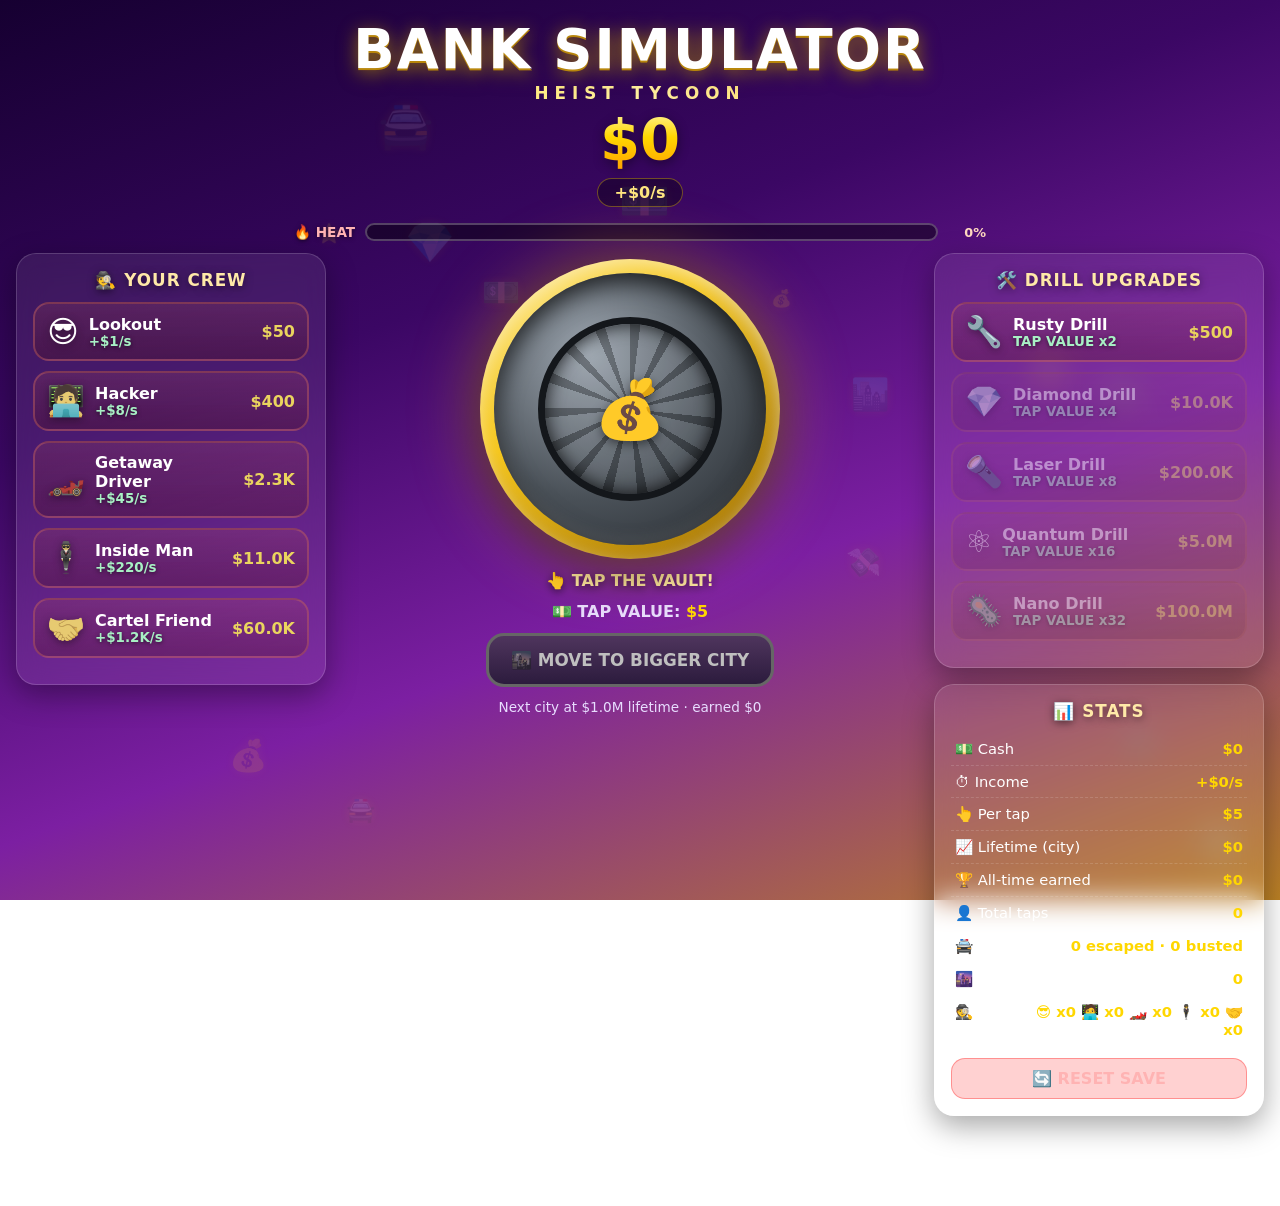
==== bank-simulator/index.html @ cd60b2ea "v0.1 VIRAL ARCADE: 3 games live, mobile-ready - cryptfall: procedural roguelike — dungeon gen, synth" ====
<!DOCTYPE html>
<html lang="en">
<head>
  <meta charset="UTF-8">
  <meta name="viewport" content="width=device-width, initial-scale=1, maximum-scale=1, user-scalable=no">
  <meta name="theme-color" content="#3b0764">
  <title>BANK SIMULATOR — Heist Tycoon</title>
  <link rel="icon" href="data:image/svg+xml,<svg xmlns='http://www.w3.org/2000/svg' viewBox='0 0 100 100'><text y='.9em' font-size='90'>💰</text></svg>">
  <link rel="stylesheet" href="css/style.css">
</head>
<body>
  <!-- drifting background emojis (built by js) -->
  <div id="bg-emoji-layer" aria-hidden="true"></div>

  <header id="hud">
    <h1 class="game-title">BANK SIMULATOR</h1>
    <div class="game-subtitle">Heist Tycoon</div>
    <div id="cash-counter" class="cash-counter">$0</div>
    <div id="cps-chip" class="cps-chip">+$0/s</div>
  </header>

  <!-- heat / tension bar -->
  <div id="heat-wrap">
    <span class="heat-label">🔥 HEAT</span>
    <div id="heat-bar"><div id="heat-fill"></div></div>
    <span id="heat-pct">0%</span>
  </div>

  <main id="layout">
    <!-- crew: passive income -->
    <section id="crew-panel" class="glass panel">
      <h2 class="panel-title">🕵️ YOUR CREW</h2>
      <div id="crew-list"></div>
    </section>

    <!-- the vault: core tap loop -->
    <section id="vault-area">
      <div id="vault" role="button" tabindex="0" aria-label="Tap the vault to earn cash">
        <div class="vault-door">
          <div class="vault-dial"></div>
          <div class="vault-center">💰</div>
        </div>
      </div>
      <div id="tap-hint">👆 TAP THE VAULT!</div>
      <div id="tap-value-label">💵 TAP VALUE: <b id="tap-value">$5</b></div>
      <button id="prestige-btn" class="prestige-btn" type="button" disabled>🌆 MOVE TO BIGGER CITY</button>
      <div id="prestige-hint" class="prestige-hint"></div>
    </section>

    <!-- upgrades + stats -->
    <section id="right-col">
      <div id="drill-panel" class="glass panel">
        <h2 class="panel-title">🛠️ DRILL UPGRADES</h2>
        <div id="drill-list"></div>
      </div>
      <div id="stats-panel" class="glass panel">
        <h2 class="panel-title">📊 STATS</h2>
        <div id="stats-list"></div>
        <button id="reset-btn" class="reset-btn" type="button">🔄 RESET SAVE</button>
      </div>
    </section>
  </main>

  <!-- money particles + floating +$ text layer -->
  <div id="fx-layer" aria-hidden="true"></div>

  <!-- achievement toasts (bottom-left) -->
  <div id="toast-container" aria-live="polite"></div>

  <!-- RAID modal -->
  <div id="raid-modal" class="modal raid hidden">
    <div class="modal-card">
      <h2 class="raid-title">🚔 COPS INCOMING!</h2>
      <p class="raid-sub">TAP TO ESCAPE!</p>
      <div id="escape-bar"><div id="escape-fill"></div></div>
      <div id="raid-timer" class="raid-timer">5.0s</div>
    </div>
  </div>

  <!-- offline earnings modal -->
  <div id="offline-modal" class="modal hidden">
    <div class="modal-card">
      <h2>WHILE YOU WERE GONE 💤</h2>
      <p id="offline-amount" class="offline-amount">+$0</p>
      <button id="offline-close" class="big-btn" type="button">NICE! 🤑</button>
    </div>
  </div>

  <!-- loot chest modal -->
  <div id="loot-modal" class="modal hidden">
    <div class="modal-card">
      <h2>📦 LOOT CHEST!</h2>
      <p id="loot-amount" class="offline-amount">+$0</p>
      <button id="loot-close" class="big-btn" type="button">SWEET! 🎉</button>
    </div>
  </div>

  <!-- fullscreen celebration flash -->
  <div id="flash" aria-hidden="true"></div>

  <script src="js/game.js"></script>
</body>
</html>
---- bank-simulator/css/style.css ----
/* ============================================================
   BANK SIMULATOR — Heist Tycoon
   Fake-game-ad aesthetic: purple→gold gradient, glassmorphism,
   huge bouncy buttons, emoji everywhere, keyframe juice.
   No assets, no dependencies.
   ============================================================ */

* { margin: 0; padding: 0; box-sizing: border-box; }

html {
  height: 100%;
  -webkit-user-select: none;
  user-select: none;
  -webkit-tap-highlight-color: transparent;
}

body {
  min-height: 100vh;
  font-family: "Segoe UI", system-ui, -apple-system, Roboto, "Helvetica Neue", Arial, "Apple Color Emoji", "Segoe UI Emoji", sans-serif;
  background: linear-gradient(160deg, #160031 0%, #3b0764 34%, #7c1fa2 62%, #c9960a 108%);
  background-attachment: fixed;
  color: #fff;
  overflow-x: hidden;
  user-select: none;
  -webkit-user-select: none;
  -webkit-tap-highlight-color: transparent;
  touch-action: manipulation;
}

/* ---------- mobile/touch: kill the 300ms tap delay + double-tap zoom on
   every interactive element (vault, buttons, modals) ---------- */
button,
#vault,
.modal {
  touch-action: manipulation;
}

/* ---------- drifting background emojis ---------- */
#bg-emoji-layer { position: fixed; inset: 0; overflow: hidden; pointer-events: none; z-index: 0; }
#bg-emoji-layer span {
  position: absolute; opacity: .13;
  filter: drop-shadow(0 0 6px rgba(255, 215, 0, .45));
  animation: drift 12s ease-in-out infinite alternate;
}
@keyframes drift {
  from { transform: translateY(0) rotate(-8deg); }
  to   { transform: translateY(-110px) rotate(10deg); }
}

/* ---------- glassmorphism ---------- */
.glass {
  background: rgba(255, 255, 255, .08);
  border: 1px solid rgba(255, 255, 255, .16);
  border-radius: 20px;
  backdrop-filter: blur(14px);
  -webkit-backdrop-filter: blur(14px);
  box-shadow: 0 10px 30px rgba(0, 0, 0, .35);
}

/* ---------- header / cash counter ---------- */
#hud { position: relative; z-index: 2; text-align: center; padding: 18px 12px 4px; }
.game-title {
  font-size: clamp(2rem, 6vw, 3.4rem); font-weight: 900; letter-spacing: 2px; text-transform: uppercase;
  text-shadow: 0 2px 0 #b8860b, 0 4px 18px rgba(255, 200, 0, .55), 0 6px 22px rgba(0, 0, 0, .4);
}
.game-subtitle {
  margin-top: 2px; font-weight: 800; letter-spacing: 6px; text-transform: uppercase;
  font-size: clamp(.75rem, 2.4vw, 1.05rem);
  background: linear-gradient(90deg, #ffd700, #ffef9e, #ffb300);
  -webkit-background-clip: text; background-clip: text; color: transparent;
}
.cash-counter {
  margin-top: 4px; font-weight: 900; font-size: clamp(2.4rem, 8vw, 3.6rem);
  background: linear-gradient(180deg, #fff7ae, #ffd700 45%, #ff9d00);
  -webkit-background-clip: text; background-clip: text; color: transparent;
  filter: drop-shadow(0 3px 6px rgba(0, 0, 0, .45));
}
.cash-counter.pop { animation: pop .18s ease; }
@keyframes pop { 50% { transform: scale(1.16); } }
.cps-chip {
  display: inline-block; margin-top: 4px; padding: 4px 16px; border-radius: 999px;
  background: rgba(0, 0, 0, .35); border: 1px solid rgba(255, 215, 0, .35);
  font-weight: 700; color: #ffe680;
}

/* ---------- heat bar ---------- */
#heat-wrap {
  position: relative; z-index: 2; display: flex; align-items: center; gap: 10px;
  max-width: 720px; margin: 12px auto 2px; padding: 0 14px; font-weight: 800;
}
.heat-label { font-size: .85rem; color: #ffb3b3; text-shadow: 0 1px 4px rgba(0, 0, 0, .6); }
#heat-pct { font-size: .8rem; color: #ffd9c0; min-width: 38px; text-align: right; }
#heat-bar {
  flex: 1; height: 18px; border-radius: 999px; background: rgba(0, 0, 0, .45);
  border: 2px solid rgba(255, 255, 255, .25); overflow: hidden;
}
#heat-fill {
  height: 100%; width: 0%; border-radius: 999px;
  background: linear-gradient(90deg, #ffd500, #ff6a00);
  transition: width .15s linear;
}
#heat-bar.danger { border-color: #ff2d2d; animation: dangerPulse .5s infinite; }
@keyframes dangerPulse { 50% { box-shadow: 0 0 18px 4px rgba(255, 0, 0, .65); } }

/* ---------- layout ---------- */
#layout {
  position: relative; z-index: 2; max-width: 1280px; margin: 0 auto;
  padding: 10px 16px 90px;
  display: grid; grid-template-columns: minmax(250px, 310px) minmax(320px, 1fr) minmax(250px, 330px);
  gap: 16px; align-items: start;
}
#right-col { display: flex; flex-direction: column; gap: 16px; }
@media (max-width: 1020px) {
  #layout { grid-template-columns: 1fr; max-width: 560px; }
  #vault-area { order: -1; }
}

.panel { padding: 16px; }
.panel-title {
  font-size: 1.05rem; font-weight: 900; letter-spacing: 1px; margin-bottom: 12px;
  text-align: center; color: #ffe9a8; text-shadow: 0 2px 8px rgba(0, 0, 0, .5);
}

/* ---------- big bouncy buy buttons (crew + drills) ---------- */
.crew-btn {
  display: flex; align-items: center; gap: 10px; width: 100%; margin-bottom: 10px;
  padding: 10px 12px; border-radius: 16px; color: #fff; font: inherit; cursor: pointer;
  border: 2px solid rgba(255, 255, 255, .22);
  background: linear-gradient(180deg, rgba(255, 255, 255, .16), rgba(255, 255, 255, .05));
  transition: transform .16s cubic-bezier(.34, 1.56, .64, 1), filter .15s, border-color .15s;
}
.crew-btn:hover:not(:disabled) { transform: translateY(-2px) scale(1.02); border-color: #ffd700; }
.crew-btn:active:not(:disabled) { transform: scale(.93); }
.crew-btn:disabled {
  background: linear-gradient(180deg, rgba(255, 60, 60, .18), rgba(120, 0, 0, .28));
  border-color: rgba(255, 80, 80, .45); cursor: not-allowed; filter: saturate(.55);
}
.crew-btn.bought { animation: boughtPop .3s cubic-bezier(.34, 1.56, .64, 1); }
@keyframes boughtPop { 40% { transform: scale(1.06); border-color: #2ecc71; } }
.c-emoji { font-size: 1.9rem; filter: drop-shadow(0 2px 4px rgba(0, 0, 0, .4)); }
.c-info { flex: 1; text-align: left; }
.c-name { display: block; font-weight: 900; font-size: 1rem; }
.c-income { display: block; color: #7dffb0; font-weight: 800; font-size: .84rem; text-shadow: 0 1px 4px rgba(0, 0, 0, .6); }
.c-right { text-align: right; }
.c-cost { display: block; font-weight: 900; color: #ffd700; }
.c-owned { display: block; font-size: .78rem; color: #c7b6ff; font-weight: 800; }

/* drill states: owned = green, locked (out of order) = dimmed */
.drill-btn.owned {
  border-color: #2ecc71; cursor: default;
  background: linear-gradient(180deg, rgba(46, 204, 113, .22), rgba(16, 110, 60, .16));
}
.drill-btn.owned .c-cost { color: #7dffb0; }
.drill-btn.locked { opacity: .45; filter: grayscale(.55); }

/* ---------- the vault ---------- */
#vault-area { display: flex; flex-direction: column; align-items: center; gap: 12px; padding-top: 6px; }
#vault {
  position: relative; width: min(300px, 72vw); height: min(300px, 72vw); aspect-ratio: 1 / 1;
  border-radius: 50%; border: none; padding: 14px; cursor: pointer;
  background: radial-gradient(circle at 32% 28%, #ffe98a, #f5c518 45%, #8a5a00 95%);
  box-shadow: 0 0 70px rgba(255, 196, 0, .4), 0 14px 40px rgba(0, 0, 0, .5), inset 0 6px 18px rgba(255, 255, 255, .55);
  display: flex; align-items: center; justify-content: center;
  animation: idleWobble 3.2s ease-in-out infinite;
  outline: none;
}
#vault:focus-visible { box-shadow: 0 0 0 4px #ffd700, 0 0 70px rgba(255, 196, 0, .4); }
@keyframes idleWobble {
  0%, 100% { transform: rotate(-1.6deg) scale(1); }
  50%      { transform: rotate(1.6deg) scale(1.025); }
}
#vault.shake { animation: shakeTap .18s ease; }
@keyframes shakeTap {
  0%   { transform: translate(-6px, 2px) rotate(-2deg); }
  25%  { transform: translate(6px, -2px) rotate(2deg); }
  50%  { transform: translate(-5px, -1px) rotate(-1.5deg); }
  75%  { transform: translate(5px, 1px) rotate(1.5deg); }
  100% { transform: none; }
}
.vault-door {
  position: relative; width: 100%; height: 100%; border-radius: 50%;
  background: radial-gradient(circle at 35% 30%, #9aa3ad, #4a5158 55%, #22262b 100%);
  box-shadow: inset 0 8px 24px rgba(0, 0, 0, .75), inset 0 -6px 14px rgba(255, 255, 255, .15);
  display: flex; align-items: center; justify-content: center;
}
.vault-dial {
  position: absolute; inset: 16%; border-radius: 50%;
  background: repeating-conic-gradient(rgba(0, 0, 0, .28) 0deg 7deg, rgba(255, 255, 255, .06) 7deg 24deg);
  border: 7px solid #14171b; box-shadow: inset 0 0 18px rgba(0, 0, 0, .8);
}
.vault-center {
  position: relative; z-index: 1; font-size: clamp(2.6rem, 10vw, 3.6rem);
  filter: drop-shadow(0 3px 6px rgba(0, 0, 0, .55));
}
#tap-hint {
  font-weight: 900; color: #ffe9a8; text-shadow: 0 2px 8px rgba(0, 0, 0, .6);
  animation: bounceHint 1.1s ease-in-out infinite;
}
@keyframes bounceHint { 50% { transform: translateY(-8px) scale(1.06); } }
#tap-value-label { font-weight: 800; color: #e8ddff; }
#tap-value-label b { color: #ffd700; }

/* ---------- prestige ---------- */
.prestige-btn {
  font: inherit; font-weight: 900; font-size: 1.05rem; padding: 14px 22px; color: #fff;
  border-radius: 18px; border: 3px solid #ffd700; cursor: pointer;
  background: linear-gradient(180deg, #a02ce0, #5b12a8);
  box-shadow: 0 8px 24px rgba(160, 44, 224, .45);
  transition: transform .16s cubic-bezier(.34, 1.56, .64, 1);
}
.prestige-btn:not(:disabled) { animation: prestigeGlow 1.4s ease-in-out infinite; }
@keyframes prestigeGlow {
  50% { box-shadow: 0 0 30px rgba(255, 215, 0, .9), 0 8px 24px rgba(160, 44, 224, .5); transform: scale(1.04); }
}
.prestige-btn:active:not(:disabled) { transform: scale(.92); }
.prestige-btn:disabled { filter: grayscale(.7) brightness(.75); cursor: not-allowed; border-color: #888; box-shadow: none; }
.prestige-hint { font-size: .85rem; color: #e8ddff; text-align: center; max-width: 340px; }

/* ---------- stats + reset ---------- */
.stat-row {
  display: flex; justify-content: space-between; gap: 8px; padding: 7px 4px;
  border-bottom: 1px dashed rgba(255, 255, 255, .14); font-size: .92rem;
}
.stat-row b { color: #ffd700; text-align: right; }
.reset-btn {
  margin-top: 12px; width: 100%; font: inherit; font-weight: 800; padding: 10px;
  border-radius: 14px; color: #ffb3b3; cursor: pointer;
  background: rgba(255, 0, 0, .18); border: 1px solid rgba(255, 80, 80, .5);
}
.reset-btn:hover { background: rgba(255, 0, 0, .32); }

/* ---------- particle + floating text layer ---------- */
#fx-layer { position: fixed; inset: 0; pointer-events: none; overflow: hidden; z-index: 250; }
.fly-bill { position: absolute; font-size: 1.5rem; will-change: transform, opacity; }
.float-up {
  position: absolute; font-weight: 900; font-size: 1.5rem; color: #ffe45c;
  text-shadow: 0 0 8px rgba(255, 200, 0, .8), 0 2px 4px rgba(0, 0, 0, .7);
  transform: translate(-50%, -50%);
  animation: floatUp .95s ease-out forwards;
}
@keyframes floatUp {
  0%   { opacity: 0; transform: translate(-50%, -30%) scale(.6); }
  15%  { opacity: 1; }
  100% { opacity: 0; transform: translate(-50%, -170%) scale(1.5); }
}

/* ---------- toasts (bottom-left) ---------- */
#toast-container {
  position: fixed; left: 14px; bottom: 14px; z-index: 300;
  display: flex; flex-direction: column; gap: 10px; max-width: 320px;
}
.toast {
  background: rgba(20, 10, 40, .92); border: 1px solid rgba(255, 215, 0, .6);
  border-left: 5px solid #ffd700; border-radius: 14px; padding: 12px 16px;
  box-shadow: 0 10px 30px rgba(0, 0, 0, .5);
  animation: toastIn .35s cubic-bezier(.34, 1.56, .64, 1);
}
.toast b { display: block; color: #ffd700; font-size: 1rem; }
.toast span { font-size: .85rem; color: #eee; }
.toast.out { animation: toastOut .3s forwards; }
@keyframes toastIn  { from { transform: translateX(-130%); opacity: 0; } }
@keyframes toastOut { to   { transform: translateX(-130%); opacity: 0; } }

/* ---------- modals ---------- */
.modal {
  position: fixed; inset: 0; z-index: 150; display: flex; align-items: center;
  justify-content: center; padding: 20px; background: rgba(15, 0, 30, .8);
}
.hidden { display: none !important; }
.modal-card {
  background: rgba(30, 12, 56, .92); border: 2px solid rgba(255, 255, 255, .25);
  border-radius: 24px; padding: 36px 44px; text-align: center;
  max-width: min(92vw, 520px); backdrop-filter: blur(12px); -webkit-backdrop-filter: blur(12px);
  box-shadow: 0 20px 60px rgba(0, 0, 0, .6);
}
.modal-card h2 { font-size: clamp(1.6rem, 6vw, 2.6rem); font-weight: 900; margin-bottom: 8px; color: #ffe9a8; }
.offline-amount {
  font-size: clamp(2rem, 8vw, 3rem); font-weight: 900; color: #7dffb0;
  margin: 10px 0 22px; text-shadow: 0 3px 10px rgba(0, 0, 0, .5);
}
.big-btn {
  font: inherit; font-weight: 900; font-size: 1.2rem; padding: 14px 30px; cursor: pointer;
  border-radius: 18px; border: 3px solid #ffd700; color: #3b2200;
  background: linear-gradient(180deg, #ffd700, #ff9d00);
  box-shadow: 0 8px 24px rgba(255, 180, 0, .4);
  transition: transform .15s cubic-bezier(.34, 1.56, .64, 1);
}
.big-btn:active { transform: scale(.9); }

/* raid: fullscreen red flash */
#raid-modal { background: rgba(150, 0, 0, .9); z-index: 200; animation: raidFlash .4s linear infinite; }
@keyframes raidFlash {
  0%, 100% { background: rgba(150, 0, 0, .9); }
  50%      { background: rgba(255, 30, 30, .82); }
}
#raid-modal .modal-card { border-color: #ff2d2d; box-shadow: 0 0 60px rgba(255, 0, 0, .8); }
.raid-title { color: #fff !important; text-shadow: 0 0 18px #ff2020, 0 4px 10px #500; animation: panic .25s infinite; }
@keyframes panic {
  0%, 100% { transform: rotate(-2.5deg) scale(1); }
  50%      { transform: rotate(2.5deg) scale(1.06); }
}
.raid-sub { font-size: 1.4rem; font-weight: 900; margin: 6px 0 18px; }
#escape-bar {
  height: 30px; border: 3px solid #fff; border-radius: 999px;
  background: rgba(0, 0, 0, .5); overflow: hidden; margin-bottom: 12px;
}
#escape-fill {
  height: 100%; width: 0%;
  background: linear-gradient(90deg, #00e676, #ffd700);
  transition: width .08s linear;
}
.raid-timer { font-weight: 900; font-size: 1.2rem; }

/* ---------- fullscreen flash (prestige / bust) ---------- */
#flash { position: fixed; inset: 0; z-index: 340; pointer-events: none; opacity: 0; }
#flash.gold { background: radial-gradient(circle, rgba(255, 215, 0, .8), rgba(255, 215, 0, 0) 70%); }
#flash.fail { background: radial-gradient(circle, rgba(255, 30, 30, .8), rgba(255, 30, 30, 0) 70%); }
#flash.on { animation: flashPop .7s ease-out forwards; }
@keyframes flashPop { 0% { opacity: 0; } 20% { opacity: 1; } 100% { opacity: 0; } }

/* ---------- motion accessibility ---------- */
@media (prefers-reduced-motion: reduce) {
  *, *::before, *::after { animation-duration: .001s !important; animation-iteration-count: 1 !important; }
}

/* ---------- mobile / touch pass (<600px, fits a 390px viewport) ---------- */
@media (max-width: 600px) {
  #hud { padding: 10px 8px 2px; }
  .game-title { font-size: clamp(1.5rem, 8vw, 2.2rem); letter-spacing: 1px; }
  .cash-counter { font-size: clamp(1.9rem, 9vw, 2.6rem); }
  .cps-chip { margin-top: 2px; padding: 3px 12px; font-size: .8rem; }
  #heat-wrap { margin-top: 8px; padding: 0 8px; gap: 6px; }
  #layout { padding: 8px 10px 44px; gap: 12px; }
  .panel { padding: 12px; }
  .panel-title { font-size: .95rem; margin-bottom: 8px; }
  /* every tappable row/button stays a ≥48px touch target */
  .crew-btn { min-height: 48px; margin-bottom: 8px; padding: 8px 10px; }
  .c-emoji { font-size: 1.6rem; }
  .c-name { font-size: .95rem; }
  .c-income { font-size: .78rem; }
  .c-cost { font-size: .95rem; }
  .prestige-btn { min-height: 48px; width: 100%; font-size: .95rem; padding: 12px 16px; }
  .reset-btn { min-height: 48px; }
  .big-btn { min-height: 48px; }
  #vault { width: min(240px, 64vw); height: min(240px, 64vw); }
  .vault-center { font-size: clamp(2.2rem, 9vw, 3rem); }
  #tap-hint { font-size: .95rem; }
  .modal-card { padding: 22px 18px; }
  #toast-container { max-width: calc(100vw - 28px); }
}
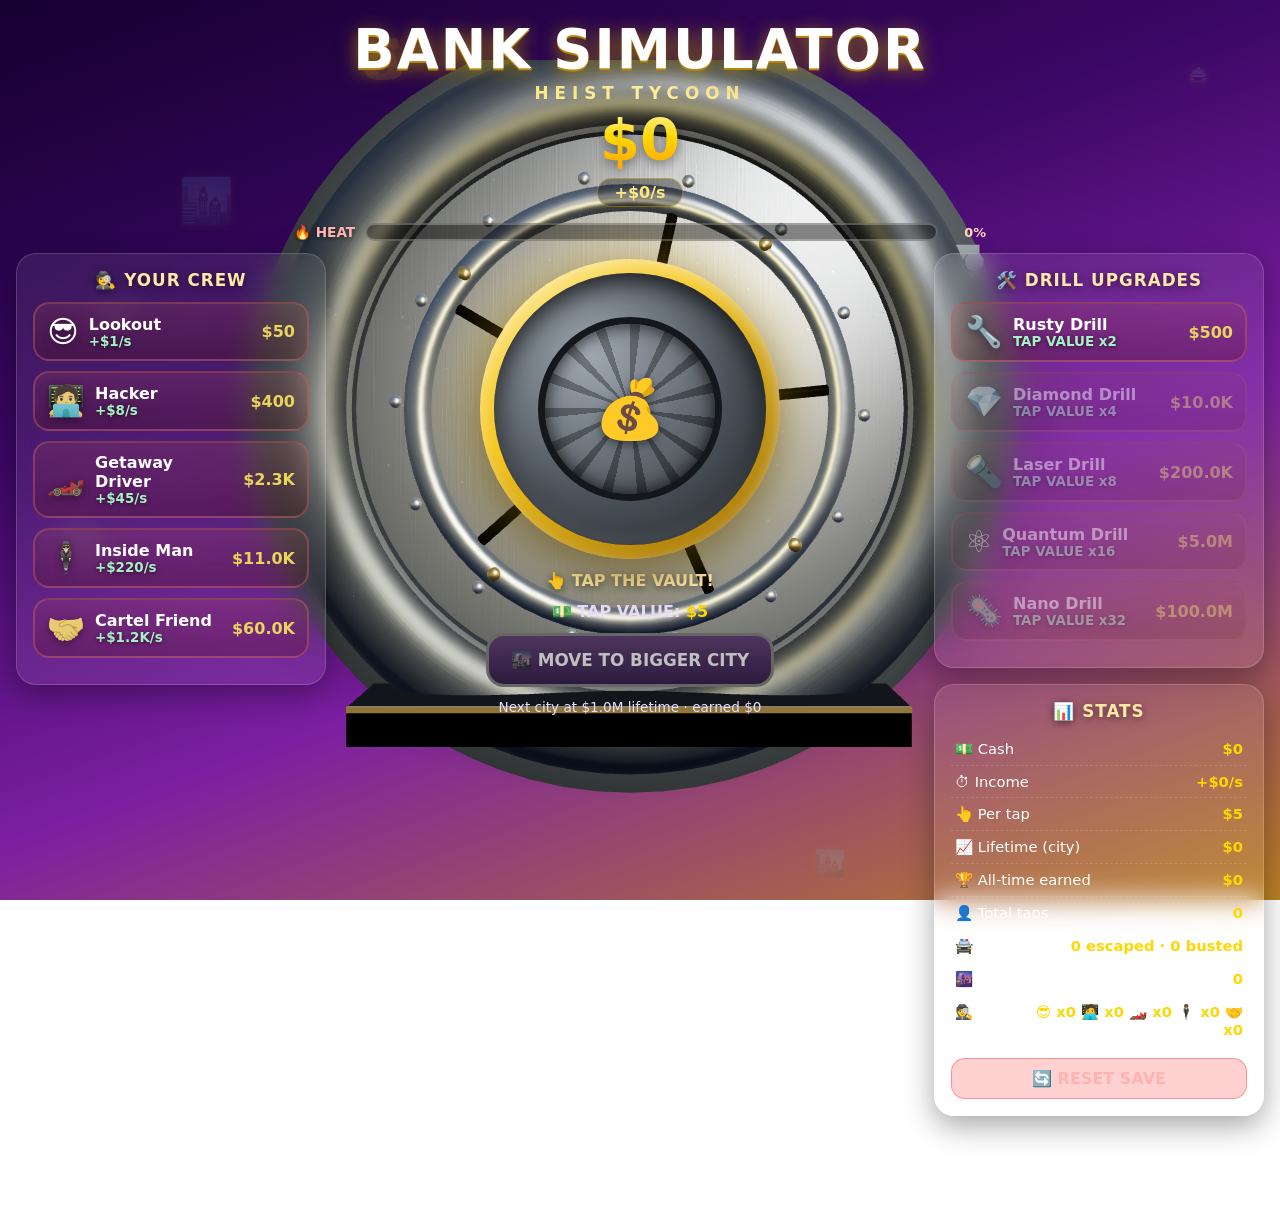
==== commit 61cc3ab8: "v0.3 WAVE: CRYPTFALL full 3D + Bank vault 3D + 8 dopamine modules - cryptfall: three.js renderer swa" ====
--- a/bank-simulator/index.html
+++ b/bank-simulator/index.html
@@ -11,6 +11,9 @@
 <body>
   <!-- drifting background emojis (built by js) -->
   <div id="bg-emoji-layer" aria-hidden="true"></div>
+
+  <!-- 3D vault stage (three.js) — pointer-events: none, taps stay on #vault -->
+  <canvas id="vault3d" aria-hidden="true"></canvas>
 
   <header id="hud">
     <h1 class="game-title">BANK SIMULATOR</h1>
@@ -98,6 +101,11 @@
   <!-- fullscreen celebration flash -->
   <div id="flash" aria-hidden="true"></div>
 
+  <!-- 3D vault stage: three.js core, then shared mobile controls, then the
+       DOM game (whose tap router is THE input path), then the 3D scene layer -->
+  <script src="../shared/vendor/three.min.js"></script>
+  <script src="../shared/mobile-controls.js"></script>
   <script src="js/game.js"></script>
+  <script src="js/vault3d.js"></script>
 </body>
 </html>
--- a/bank-simulator/css/style.css
+++ b/bank-simulator/css/style.css
@@ -348,3 +348,51 @@
   .modal-card { padding: 22px 18px; }
   #toast-container { max-width: calc(100vw - 28px); }
 }
+
+/* ============================================================
+   3D VAULT STAGE (three.js canvas — js/vault3d.js)
+   Sits behind/around the DOM UI: large + centered on desktop,
+   fills the top half above the buttons on mobile. It never
+   intercepts pointers — the DOM #vault hit area stays THE input.
+   ============================================================ */
+#vault3d {
+  position: fixed;
+  left: 50%; top: 50%;
+  width: min(96vw, 1080px);
+  height: min(92vh, 780px);
+  transform: translate(-50%, -50%);
+  z-index: 1;                 /* above the emoji layer (0), below the UI (2) */
+  pointer-events: none;       /* taps pass through to #vault via the tap router */
+  opacity: 0;                 /* fades in when the scene has rendered (js adds .on) */
+  transition: opacity .9s ease;
+}
+#vault3d.on { opacity: 1; }
+#vault3d.off { display: none; } /* no WebGL → the DOM game plays on untouched */
+
+/* raid modal lets the 3D strobes + light bar show through; softer,
+   eased pulse replaces the old hard 2.5/s background flash */
+#raid-modal {
+  background: rgba(120, 8, 12, .62);
+  animation: raidPulse3D 1.4s ease-in-out infinite;
+}
+@keyframes raidPulse3D {
+  0%, 100% { background: rgba(120, 8, 12, .62); }
+  50%      { background: rgba(150, 12, 16, .5); }
+}
+#raid-modal .modal-card { background: rgba(30, 12, 56, .96); }
+
+/* mobile: the 3D vault owns the top half, buttons stay below */
+@media (max-width: 600px) {
+  #vault3d {
+    left: 0; top: 0; transform: none;
+    width: 100vw; height: 52vh;
+  }
+}
+
+/* floating MC buttons (SVG from shared/mobile-controls.js) — inline-positioned
+   by js; only their stacking lives here: above the 3D canvas, below modals.
+   The raid button rides above the raid event modal (z 200) so thumbs can
+   actually reach it, and is unmounted before any result modal can appear. */
+@media (prefers-reduced-motion: reduce) {
+  #vault3d { transition: none; }
+}
